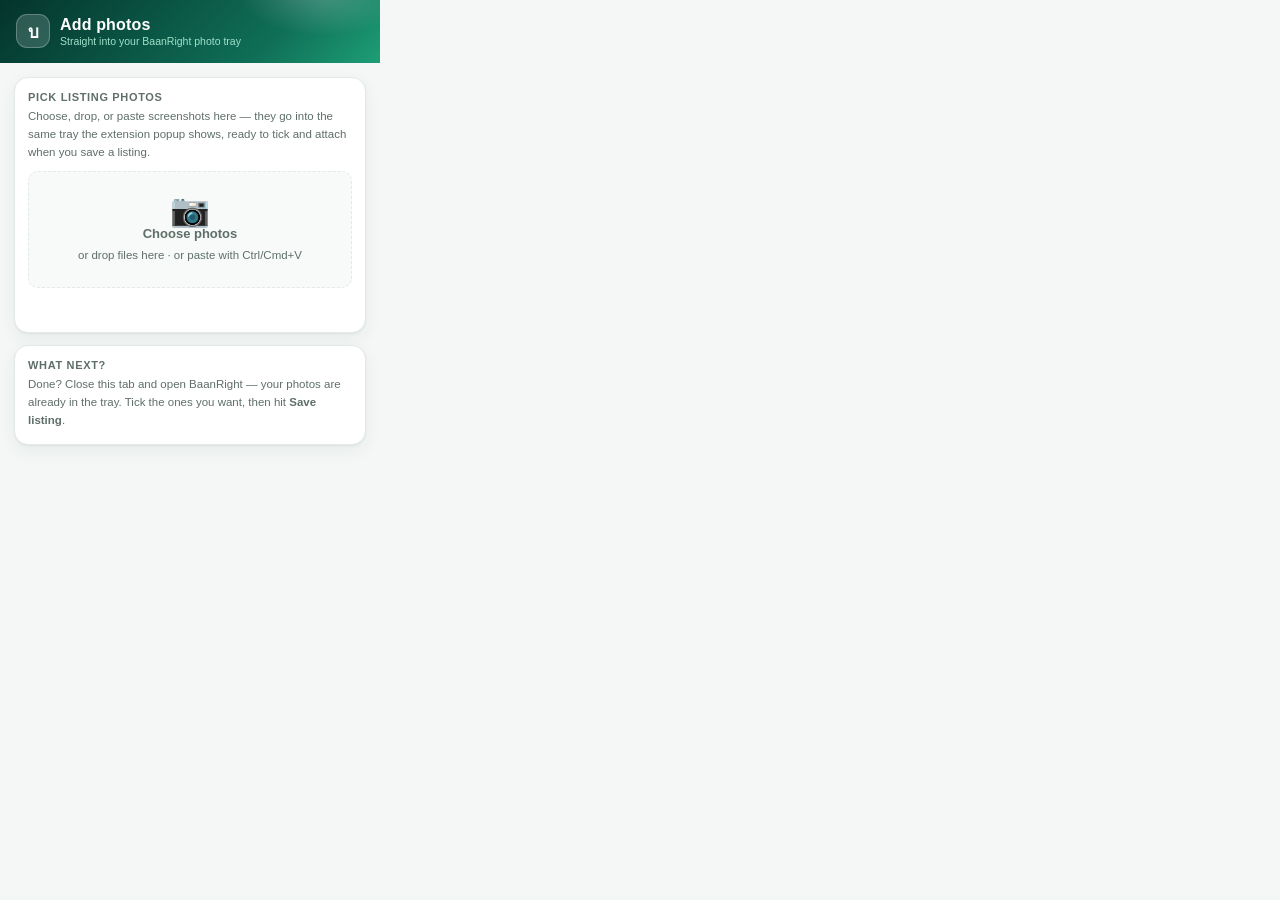
==== photo-add.html @ a3e5c61a "Fix popup closing on photo add, add uploader tab and draft autosave (0.4.1)" ====
<!DOCTYPE html>
<html lang="en">
<head>
<meta charset="UTF-8" />
<title>Add photos — BaanRight</title>
<link rel="stylesheet" href="popup.css" />
</head>
<body>
  <header class="topbar">
    <div class="brand">
      <span class="brand-mark">&#3610;</span>
      <div class="brand-text">
        <span class="brand-name">Add photos</span>
        <span class="brand-sub">Straight into your BaanRight photo tray</span>
      </div>
    </div>
  </header>

  <main class="panel">
    <div class="card">
      <div class="card-head"><h3>Pick listing photos</h3></div>
      <p class="hint">Choose, drop, or paste screenshots here &mdash; they go into the same tray the extension popup shows, ready to tick and attach when you save a listing.</p>

      <label class="dropzone" id="dropLabel" for="filePicker">
        <div style="font-size:32px; line-height:1;">&#128247;</div>
        <strong>Choose photos</strong>
        <span class="hint" style="display:block; margin:6px 0 0;">or drop files here &middot; or paste with Ctrl/Cmd+V</span>
      </label>
      <input type="file" id="filePicker" accept="image/*" multiple hidden />

      <p id="status" class="status"></p>
      <div id="preview" class="photo-tray"></div>
    </div>

    <div class="card">
      <div class="card-head"><h3>What next?</h3></div>
      <p class="hint" style="margin-bottom:0;">Done? Close this tab and open BaanRight &mdash; your photos are already in the tray. Tick the ones you want, then hit <strong>Save listing</strong>.</p>
    </div>
  </main>

  <div id="toastWrap" class="toast-wrap" aria-live="polite"></div>

  <script src="photo-add.js"></script>
</body>
</html>
---- popup.css ----
/* ============================================================
   BaanRight popup — design system
   ============================================================ */
:root {
  --jade-900: #04342c;
  --jade-800: #085041;
  --jade-600: #0f6e56;
  --jade-400: #1d9e75;
  --jade-100: #9fe1cb;
  --jade-50: #e1f5ee;
  --clay-600: #b4441f;
  --clay-50: #fdeee7;

  --bg: #f4f7f5;
  --surface: #ffffff;
  --surface-2: #f7faf8;
  --ink: #131c19;
  --ink-soft: #5f6f68;
  --line: #e3eae6;
  --shadow: 0 1px 2px rgba(4, 52, 44, 0.06), 0 6px 18px rgba(4, 52, 44, 0.06);
  --shadow-lg: 0 10px 30px rgba(4, 52, 44, 0.16);
  --grad: linear-gradient(135deg, var(--jade-600), var(--jade-400));
  --radius: 14px;
  --radius-sm: 10px;
}

@media (prefers-color-scheme: dark) {
  :root:not([data-theme="light"]) {
    --bg: #0d1512;
    --surface: #16211d;
    --surface-2: #1b2a25;
    --ink: #e8f2ee;
    --ink-soft: #93a8a1;
    --line: #24352e;
    --jade-50: #17362d;
    --jade-100: #1e4a3d;
    --jade-400: #2fb98d;
    --clay-50: #3a2118;
    --shadow: 0 1px 2px rgba(0,0,0,.4), 0 6px 18px rgba(0,0,0,.35);
    --shadow-lg: 0 10px 30px rgba(0,0,0,.5);
  }
}
:root[data-theme="dark"] {
  --bg: #0d1512;
  --surface: #16211d;
  --surface-2: #1b2a25;
  --ink: #e8f2ee;
  --ink-soft: #93a8a1;
  --line: #24352e;
  --jade-50: #17362d;
  --jade-100: #1e4a3d;
  --jade-400: #2fb98d;
  --clay-50: #3a2118;
  --shadow: 0 1px 2px rgba(0,0,0,.4), 0 6px 18px rgba(0,0,0,.35);
  --shadow-lg: 0 10px 30px rgba(0,0,0,.5);
}

* { box-sizing: border-box; }

body {
  width: 380px;
  margin: 0;
  font-family: "Segoe UI", -apple-system, BlinkMacSystemFont, Roboto, sans-serif;
  color: var(--ink);
  background: var(--bg);
  font-size: 13px;
  -webkit-font-smoothing: antialiased;
}

button { font-family: inherit; }

/* ---------- Header ---------- */
.topbar {
  display: flex;
  align-items: center;
  justify-content: space-between;
  padding: 14px 16px 15px;
  color: white;
  background:
    radial-gradient(120px 60px at 85% -10%, rgba(255,255,255,.22), transparent 70%),
    linear-gradient(135deg, var(--jade-900), var(--jade-600) 70%, var(--jade-400));
}
.brand { display: flex; align-items: center; gap: 10px; }
.brand-mark {
  display: inline-flex; align-items: center; justify-content: center;
  width: 34px; height: 34px; border-radius: 11px;
  background: rgba(255,255,255,.16);
  border: 1px solid rgba(255,255,255,.25);
  backdrop-filter: blur(4px);
  font-weight: 700; font-size: 17px;
}
.brand-text { display: flex; flex-direction: column; }
.brand-name { font-weight: 700; font-size: 16px; letter-spacing: .01em; }
.brand-sub { font-size: 10.5px; color: var(--jade-100); margin-top: 1px; }

.icon-btn {
  background: rgba(255,255,255,.14); border: 1px solid rgba(255,255,255,.22);
  color: white; width: 30px; height: 30px; border-radius: 9px;
  font-size: 14px; cursor: pointer; transition: transform .15s ease, background .15s ease;
}
.icon-btn:hover { background: rgba(255,255,255,.28); transform: translateY(-1px); }

/* ---------- Tabs ---------- */
.tabs {
  display: flex; gap: 4px; padding: 6px;
  background: var(--surface);
  border-bottom: 1px solid var(--line);
  position: sticky; top: 0; z-index: 5;
}
.tab {
  flex: 1; display: flex; align-items: center; justify-content: center; gap: 5px;
  padding: 8px 4px; background: transparent; border: none;
  color: var(--ink-soft); font-size: 12.5px; font-weight: 600;
  border-radius: 999px; cursor: pointer;
  transition: background .18s ease, color .18s ease, transform .18s ease;
}
.tab:hover { background: var(--surface-2); color: var(--ink); }
.tab.active { background: var(--grad); color: #fff; box-shadow: 0 4px 12px rgba(15,110,86,.35); }
.tab-ico { font-size: 12px; }
.tab-badge {
  min-width: 17px; padding: 1px 5px; border-radius: 999px;
  background: var(--jade-400); color: #04342c;
  font-size: 10px; font-weight: 700; line-height: 1.4;
}
.tab.active .tab-badge { background: rgba(255,255,255,.9); color: var(--jade-800); }

/* ---------- Layout ---------- */
main { padding-bottom: 6px; }
.panel { padding: 14px 14px 16px; display: flex; flex-direction: column; gap: 12px; }
.hidden { display: none !important; }

.card {
  background: var(--surface);
  border: 1px solid var(--line);
  border-radius: var(--radius);
  box-shadow: var(--shadow);
  padding: 13px 13px 14px;
}
.card-head {
  display: flex; align-items: center; justify-content: space-between;
  gap: 8px; margin-bottom: 4px;
}
.card-head h3, .result-block h3 {
  font-size: 11px; text-transform: uppercase; letter-spacing: .06em;
  color: var(--ink-soft); margin: 0; font-weight: 700;
}
.head-actions { display: flex; gap: 6px; }

/* ---------- Inputs ---------- */
.field-label { display: block; font-weight: 600; margin: 10px 0 6px; font-size: 12px; }
input[type="text"], input[type="number"], input[type="url"], input[type="search"], textarea {
  width: 100%; border: 1px solid var(--line); border-radius: var(--radius-sm);
  padding: 9px 11px; font-size: 13px; font-family: inherit; color: var(--ink);
  background: var(--surface-2); resize: vertical;
  transition: border-color .15s ease, box-shadow .15s ease;
}
input:focus, textarea:focus {
  outline: none; border-color: var(--jade-400);
  box-shadow: 0 0 0 3px rgba(29,158,117,.18);
}
input::placeholder, textarea::placeholder { color: var(--ink-soft); opacity: .75; }

.hint { color: var(--ink-soft); font-size: 11.5px; margin: 5px 0 9px; line-height: 1.55; }

/* ---------- Buttons ---------- */
.primary-btn, .secondary-btn {
  width: 100%; border: none; border-radius: var(--radius-sm);
  padding: 10px 12px; font-size: 13px; font-weight: 700; cursor: pointer;
  transition: transform .15s ease, box-shadow .15s ease, background .15s ease;
}
.primary-btn {
  background: var(--grad); color: #fff;
  box-shadow: 0 6px 16px rgba(15,110,86,.3);
}
.primary-btn:hover:not(:disabled) { transform: translateY(-1px); box-shadow: 0 9px 20px rgba(15,110,86,.38); }
.primary-btn:active:not(:disabled) { transform: translateY(0); }
.primary-btn:disabled { background: var(--line); color: var(--ink-soft); box-shadow: none; cursor: not-allowed; }
.secondary-btn {
  background: var(--surface); color: var(--jade-800);
  border: 1px solid var(--jade-100);
}
.secondary-btn:hover { background: var(--jade-50); transform: translateY(-1px); }
:root[data-theme="dark"] .secondary-btn { color: var(--jade-100); }

.mini-btn {
  border: 1px solid var(--line); background: var(--surface-2);
  border-radius: 8px; padding: 4px 9px; font-size: 11.5px; font-weight: 600;
  color: var(--ink); cursor: pointer; transition: background .15s ease, transform .15s ease;
}
.mini-btn:hover { background: var(--jade-50); border-color: var(--jade-100); transform: translateY(-1px); }
.mini-btn.ghost { color: var(--ink-soft); }

.chip-btn {
  border: 1px solid var(--line); background: var(--surface-2);
  border-radius: 999px; padding: 5px 11px; font-size: 11.5px; font-weight: 600;
  cursor: pointer; color: var(--ink); text-decoration: none; display: inline-block;
  transition: background .15s ease, border-color .15s ease, transform .15s ease;
}
.chip-btn:hover { background: var(--jade-50); border-color: var(--jade-100); transform: translateY(-1px); }
.chip-link { text-decoration: none; }

/* ---------- Status / toasts ---------- */
.status { font-size: 12px; margin: 7px 0 0; min-height: 15px; color: var(--ink-soft); }
.status.error { color: var(--clay-600); }
.status.ok { color: var(--jade-600); }

.toast-wrap {
  position: fixed; left: 50%; bottom: 14px; transform: translateX(-50%);
  display: flex; flex-direction: column; gap: 7px; z-index: 50;
  pointer-events: none; width: max-content; max-width: 340px;
}
.toast {
  background: #10241e; color: #eafff7;
  padding: 9px 14px; border-radius: 999px;
  font-size: 12px; font-weight: 600; text-align: center;
  box-shadow: var(--shadow-lg);
  opacity: 0; transform: translateY(12px);
  transition: opacity .22s ease, transform .22s ease;
}
:root[data-theme="dark"] .toast { background: #25423a; }
.toast.show { opacity: 1; transform: translateY(0); }
.toast.err { background: var(--clay-600); color: #fff; }

/* ---------- Input modes ---------- */
.input-modes {
  display: flex; gap: 6px; margin-bottom: 11px;
  background: var(--surface-2); padding: 4px; border-radius: 999px;
  border: 1px solid var(--line);
}
.mode-btn {
  flex: 1; padding: 7px; border: none; background: transparent;
  border-radius: 999px; font-size: 12.5px; font-weight: 600; cursor: pointer;
  color: var(--ink-soft); transition: background .18s ease, color .18s ease, box-shadow .18s ease;
}
.mode-btn.active { background: var(--surface); color: var(--jade-800); box-shadow: var(--shadow); }
:root[data-theme="dark"] .mode-btn.active { color: var(--jade-400); }

.dropzone {
  border: 1.5px dashed var(--line); border-radius: var(--radius-sm);
  padding: 22px 16px; text-align: center; color: var(--ink-soft);
  margin-top: 10px; background: var(--surface-2); cursor: pointer;
  display: block; transition: border-color .15s ease, background .15s ease;
}
.dropzone:hover, .dropzone.active {
  border-color: var(--jade-400); background: var(--jade-50);
}
#imagePreview { max-width: 100%; border-radius: 8px; margin-top: 8px; }

/* ---------- Photo tray ---------- */
.photo-tray { display: flex; flex-wrap: wrap; gap: 8px; min-height: 8px; }
.tray-empty { color: var(--ink-soft); font-size: 11.5px; opacity: .8; }
.photo-thumb {
  position: relative; width: 62px; height: 62px; border-radius: 10px;
  overflow: hidden; border: 2px solid var(--line); cursor: pointer;
  transition: border-color .15s ease, transform .15s ease, box-shadow .15s ease;
}
.photo-thumb:hover { transform: translateY(-2px); box-shadow: var(--shadow); }
.photo-thumb.selected { border-color: var(--jade-400); }
.photo-thumb img { width: 100%; height: 100%; object-fit: cover; display: block; }
.photo-thumb .photo-check {
  position: absolute; left: 3px; top: 3px; width: 16px; height: 16px;
  border-radius: 50%; border: none; font-size: 10px; line-height: 1;
  background: rgba(255,255,255,.75); color: transparent; cursor: pointer;
  display: flex; align-items: center; justify-content: center;
}
.photo-thumb.selected .photo-check { background: var(--jade-400); color: #fff; }
.photo-thumb .photo-x {
  position: absolute; right: 3px; top: 3px; width: 16px; height: 16px;
  border-radius: 50%; border: none; font-size: 10px; line-height: 1;
  background: rgba(16,36,30,.7); color: #fff; cursor: pointer;
  opacity: 0; transition: opacity .15s ease;
  display: flex; align-items: center; justify-content: center;
}
.photo-thumb:hover .photo-x { opacity: 1; }

/* ---------- Skeleton ---------- */
.skeleton { padding: 4px 2px; }
.sk-line, .sk-block {
  background: linear-gradient(90deg, var(--surface-2) 25%, var(--line) 50%, var(--surface-2) 75%);
  background-size: 200% 100%;
  animation: shimmer 1.2s infinite linear;
  border-radius: 8px;
}
.sk-line { height: 12px; margin-bottom: 9px; }
.sk-line.w60 { width: 60%; }
.sk-line.w80 { width: 80%; }
.sk-grid { display: grid; grid-template-columns: 1fr 1fr; gap: 8px; margin-top: 12px; }
.sk-block { height: 44px; }
@keyframes shimmer { 0% { background-position: 200% 0; } 100% { background-position: -200% 0; } }

/* ---------- Result ---------- */
.result {
  background: var(--surface); border: 1px solid var(--line);
  border-radius: var(--radius); box-shadow: var(--shadow);
  padding: 14px 13px 15px;
  animation: rise .3s ease both;
}
@keyframes rise { from { opacity: 0; transform: translateY(10px); } to { opacity: 1; transform: translateY(0); } }

.result-head { display: flex; align-items: center; gap: 8px; margin-bottom: 10px; }
.price-hero {
  background: var(--grad); color: #fff; font-weight: 800; font-size: 15px;
  padding: 7px 13px; border-radius: 999px;
  box-shadow: 0 6px 16px rgba(15,110,86,.3);
}

.result-block { margin-bottom: 13px; }
.block-head { display: flex; align-items: center; justify-content: space-between; margin-bottom: 6px; }
.block-head h3 { margin: 0; }

.translation-box {
  background: var(--jade-50); border: 1px solid var(--jade-100);
  border-radius: var(--radius-sm); padding: 10px 12px;
}
.translation-box p { margin: 0; line-height: 1.6; }

.details-grid {
  display: grid; grid-template-columns: 1fr 1fr; gap: 8px; margin: 0;
}
.detail-row {
  background: var(--surface-2); border: 1px solid var(--line);
  border-radius: var(--radius-sm); padding: 8px 10px;
}
.detail-row dt {
  font-size: 10px; text-transform: uppercase; letter-spacing: .05em;
  color: var(--ink-soft); font-weight: 700;
}
.detail-row dd { margin: 3px 0 0; font-size: 12.5px; font-weight: 600; word-break: break-word; }

.distance-text { margin: 0; line-height: 1.55; font-size: 12.5px; }
.distance-text a { color: var(--jade-600); font-weight: 700; }

.action-row { display: flex; gap: 8px; margin-top: 4px; }
.action-row .primary-btn, .action-row .secondary-btn { flex: 1; }

/* ---------- Reply panel ---------- */
.reply-panel {
  margin-top: 12px; padding-top: 12px; border-top: 1px dashed var(--line);
}
.reply-options { display: flex; flex-direction: column; gap: 7px; margin: 8px 0 11px; }
.reply-option {
  display: flex; align-items: flex-start; gap: 8px; font-size: 12.5px;
  background: var(--surface-2); border: 1px solid var(--line);
  border-radius: var(--radius-sm); padding: 8px 10px; cursor: pointer;
  transition: border-color .15s ease, background .15s ease;
}
.reply-option:hover { border-color: var(--jade-100); background: var(--jade-50); }
.reply-option input { margin-top: 2px; accent-color: var(--jade-600); }
#replyOutput { margin-top: 8px; }

/* ---------- Saved list ---------- */
.toolbar { display: flex; gap: 8px; align-items: center; }
.toolbar input { flex: 1; }

.saved-list { list-style: none; margin: 0; padding: 0; display: flex; flex-direction: column; gap: 10px; }
.saved-item {
  background: var(--surface); border: 1px solid var(--line);
  border-radius: var(--radius); padding: 12px 12px 11px;
  box-shadow: var(--shadow); position: relative;
  transition: transform .15s ease, box-shadow .15s ease;
  animation: rise .25s ease both;
}
.saved-item:hover { transform: translateY(-2px); box-shadow: var(--shadow-lg); }

.saved-item-top { display: flex; justify-content: space-between; align-items: baseline; gap: 8px; padding-right: 26px; }
.saved-item-price { font-weight: 800; font-size: 14.5px; color: var(--jade-800); }
:root[data-theme="dark"] .saved-item-price { color: var(--jade-400); }
.saved-item-avail {
  font-size: 10.5px; font-weight: 700; color: var(--jade-800);
  background: var(--jade-50); border: 1px solid var(--jade-100);
  padding: 2px 8px; border-radius: 999px; white-space: nowrap;
}
.saved-item-loc { color: var(--ink-soft); font-size: 12px; margin-top: 3px; }
.saved-item-dist { color: var(--ink-soft); font-size: 11.5px; margin-top: 2px; opacity: .9; }

.star-btn {
  position: absolute; top: 8px; right: 8px;
  background: transparent; border: none; cursor: pointer;
  font-size: 17px; line-height: 1; color: var(--line);
  transition: transform .15s ease, color .15s ease;
}
.star-btn:hover { transform: scale(1.2); }
.star-btn.on { color: #f2b134; text-shadow: 0 2px 6px rgba(242,177,52,.5); }

.thumb-strip { display: flex; gap: 6px; margin-top: 9px; flex-wrap: wrap; }
.thumb {
  width: 54px; height: 54px; border-radius: 9px; overflow: hidden;
  border: 1px solid var(--line); display: block; position: relative;
  transition: transform .15s ease;
}
.thumb:hover { transform: scale(1.06); }
.thumb img { width: 100%; height: 100%; object-fit: cover; display: block; }
.thumb-more {
  width: 54px; height: 54px; border-radius: 9px;
  display: flex; align-items: center; justify-content: center;
  background: var(--surface-2); border: 1px dashed var(--line);
  font-size: 11px; font-weight: 700; color: var(--ink-soft);
}

.saved-item-actions { display: flex; gap: 6px; margin-top: 10px; flex-wrap: wrap; }

.saved-item-details {
  margin-top: 11px; padding-top: 11px; border-top: 1px dashed var(--line);
  font-size: 12px; line-height: 1.6;
  animation: rise .2s ease both;
}
.saved-item-details > div:first-child { font-size: 10.5px; text-transform: uppercase; letter-spacing: .05em; color: var(--ink-soft); font-weight: 700; }
.saved-item-details .details-grid { margin-top: 8px; }

/* ---------- Empty states ---------- */
.empty-state { text-align: center; padding: 26px 14px; color: var(--ink-soft); }
.empty-emoji { font-size: 40px; line-height: 1; margin-bottom: 10px; filter: grayscale(.15); }
.empty-title { font-weight: 700; color: var(--ink); margin: 0 0 4px; font-size: 13.5px; }

/* ---------- Alerts ---------- */
.alert-form { display: flex; flex-direction: column; gap: 8px; }

/* ---------- Scrollbar ---------- */
::-webkit-scrollbar { width: 8px; }
::-webkit-scrollbar-thumb { background: var(--line); border-radius: 8px; }
::-webkit-scrollbar-thumb:hover { background: var(--jade-100); }
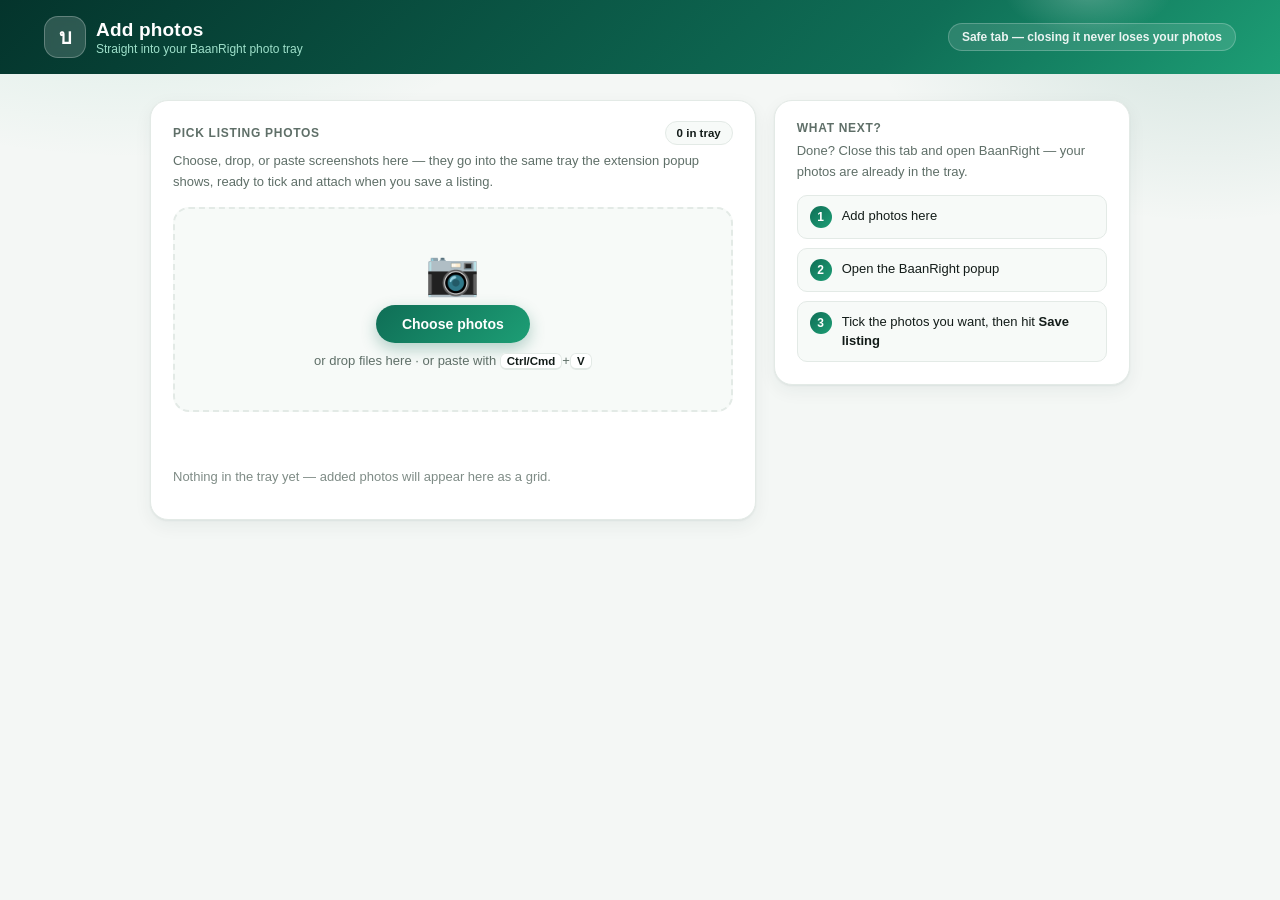
==== commit c2db5ac8: "Redesign Add photos tab for desktop layout (0.4.2) Full-window layout with hero dropzone, photo grid" ====
--- a/photo-add.html
+++ b/photo-add.html
@@ -5,7 +5,7 @@
 <title>Add photos — BaanRight</title>
 <link rel="stylesheet" href="popup.css" />
 </head>
-<body>
+<body class="page-desktop">
   <header class="topbar">
     <div class="brand">
       <span class="brand-mark">&#3610;</span>
@@ -14,28 +14,38 @@
         <span class="brand-sub">Straight into your BaanRight photo tray</span>
       </div>
     </div>
+    <span class="topbar-hint">Safe tab &mdash; closing it never loses your photos</span>
   </header>
 
-  <main class="panel">
-    <div class="card">
-      <div class="card-head"><h3>Pick listing photos</h3></div>
+  <main class="panel panel-wide">
+    <section class="card">
+      <div class="card-head">
+        <h3>Pick listing photos</h3>
+        <span class="chip-btn" id="countChip">0 in tray</span>
+      </div>
       <p class="hint">Choose, drop, or paste screenshots here &mdash; they go into the same tray the extension popup shows, ready to tick and attach when you save a listing.</p>
 
-      <label class="dropzone" id="dropLabel" for="filePicker">
-        <div style="font-size:32px; line-height:1;">&#128247;</div>
-        <strong>Choose photos</strong>
-        <span class="hint" style="display:block; margin:6px 0 0;">or drop files here &middot; or paste with Ctrl/Cmd+V</span>
+      <label class="dropzone dropzone-hero" id="dropLabel" for="filePicker">
+        <span class="dz-emoji">&#128247;</span>
+        <strong class="dz-title">Choose photos</strong>
+        <span class="dz-sub">or drop files here &middot; or paste with <kbd>Ctrl/Cmd</kbd>+<kbd>V</kbd></span>
       </label>
       <input type="file" id="filePicker" accept="image/*" multiple hidden />
 
       <p id="status" class="status"></p>
-      <div id="preview" class="photo-tray"></div>
-    </div>
+      <div id="preview" class="photo-tray photo-grid"></div>
+      <p id="emptyHint" class="tray-empty">Nothing in the tray yet &mdash; added photos will appear here as a grid.</p>
+    </section>
 
-    <div class="card">
+    <aside class="card card-side">
       <div class="card-head"><h3>What next?</h3></div>
-      <p class="hint" style="margin-bottom:0;">Done? Close this tab and open BaanRight &mdash; your photos are already in the tray. Tick the ones you want, then hit <strong>Save listing</strong>.</p>
-    </div>
+      <p class="hint side-lead">Done? Close this tab and open BaanRight &mdash; your photos are already in the tray.</p>
+      <div class="steps">
+        <div class="step"><span class="step-n">1</span><span>Add photos here</span></div>
+        <div class="step"><span class="step-n">2</span><span>Open the BaanRight popup</span></div>
+        <div class="step"><span class="step-n">3</span><span>Tick the photos you want, then hit <strong>Save listing</strong></span></div>
+      </div>
+    </aside>
   </main>
 
   <div id="toastWrap" class="toast-wrap" aria-live="polite"></div>
--- a/popup.css
+++ b/popup.css
@@ -419,3 +419,107 @@
 ::-webkit-scrollbar { width: 8px; }
 ::-webkit-scrollbar-thumb { background: var(--line); border-radius: 8px; }
 ::-webkit-scrollbar-thumb:hover { background: var(--jade-100); }
+
+/* ============================================================
+   Desktop page (photo-add.html) — full-window layout
+   The popup above is fixed at 380px; this page opens in a normal
+   tab, so it opts out with body.page-desktop and fills the window.
+   ============================================================ */
+.page-desktop {
+  width: auto;
+  min-height: 100vh;
+  font-size: 14px;
+  background:
+    radial-gradient(720px 400px at 10% -10%, rgba(29,158,117,.16), transparent 62%),
+    radial-gradient(560px 340px at 94% 2%, rgba(15,110,86,.14), transparent 60%),
+    var(--bg);
+}
+
+.page-desktop .topbar { padding: 16px clamp(18px, 5vw, 44px); }
+.page-desktop .brand-mark { width: 42px; height: 42px; border-radius: 14px; font-size: 20px; }
+.page-desktop .brand-name { font-size: 19px; }
+.page-desktop .brand-sub { font-size: 12px; }
+.topbar-hint {
+  font-size: 12px; font-weight: 600; color: rgba(255,255,255,.9);
+  background: rgba(255,255,255,.12); border: 1px solid rgba(255,255,255,.22);
+  padding: 6px 13px; border-radius: 999px; white-space: nowrap;
+}
+
+.page-desktop .panel-wide {
+  max-width: 1060px;
+  margin: 0 auto;
+  padding: 26px clamp(18px, 5vw, 40px) 64px;
+  display: grid;
+  grid-template-columns: minmax(0, 1.7fr) minmax(0, 1fr);
+  gap: 18px;
+  align-items: start;
+}
+.page-desktop .card { padding: 20px 22px 22px; border-radius: 18px; }
+.page-desktop .card-side { position: sticky; top: 18px; }
+.page-desktop .card-head { margin-bottom: 6px; }
+.page-desktop .card-head h3 { font-size: 12px; }
+.page-desktop .hint { font-size: 13px; line-height: 1.6; margin: 6px 0 14px; }
+.page-desktop .side-lead { margin-bottom: 12px; }
+.page-desktop .status { font-size: 13px; margin-top: 10px; }
+
+/* Hero dropzone */
+.page-desktop .dropzone-hero {
+  display: flex; flex-direction: column; align-items: center; gap: 10px;
+  padding: 42px 24px;
+  border-width: 2px; border-radius: 16px;
+  margin-top: 4px;
+}
+.page-desktop .dz-emoji { font-size: 44px; line-height: 1; }
+.page-desktop .dz-title {
+  padding: 11px 26px; border-radius: 999px;
+  background: var(--grad); color: #fff;
+  font-size: 14px; font-weight: 700;
+  box-shadow: 0 6px 16px rgba(15,110,86,.3);
+  transition: transform .15s ease, box-shadow .15s ease;
+}
+.page-desktop .dropzone-hero:hover .dz-title,
+.page-desktop .dropzone-hero.active .dz-title {
+  transform: translateY(-2px); box-shadow: 0 10px 22px rgba(15,110,86,.4);
+}
+.page-desktop .dz-sub { color: var(--ink-soft); font-size: 13px; }
+kbd {
+  font-family: inherit; font-size: 11.5px; font-weight: 700;
+  background: var(--surface); border: 1px solid var(--line);
+  border-bottom-width: 2px; border-radius: 6px; padding: 1px 6px;
+  color: var(--ink);
+}
+
+/* Photo grid — big tiles instead of 62px popup thumbs */
+.page-desktop .photo-grid {
+  display: grid;
+  grid-template-columns: repeat(auto-fill, minmax(150px, 1fr));
+  gap: 12px;
+  margin-top: 12px;
+}
+.page-desktop .photo-grid .photo-thumb {
+  width: 100%; height: auto; aspect-ratio: 4 / 3;
+  border-radius: 14px;
+}
+.page-desktop .photo-grid .photo-thumb .photo-x { width: 22px; height: 22px; font-size: 12px; }
+.page-desktop .tray-empty { font-size: 13px; margin-top: 12px; }
+
+/* Sidebar steps */
+.steps { display: flex; flex-direction: column; gap: 9px; }
+.step {
+  display: flex; align-items: flex-start; gap: 10px;
+  background: var(--surface-2); border: 1px solid var(--line);
+  border-radius: var(--radius-sm); padding: 10px 12px;
+  font-size: 13px; line-height: 1.5;
+}
+.step-n {
+  flex: none; width: 22px; height: 22px; border-radius: 50%;
+  background: var(--grad); color: #fff;
+  font-size: 12px; font-weight: 800;
+  display: flex; align-items: center; justify-content: center;
+}
+
+@media (max-width: 860px) {
+  .page-desktop .panel-wide { grid-template-columns: 1fr; }
+  .page-desktop .card-side { position: static; }
+  .topbar-hint { display: none; }
+}
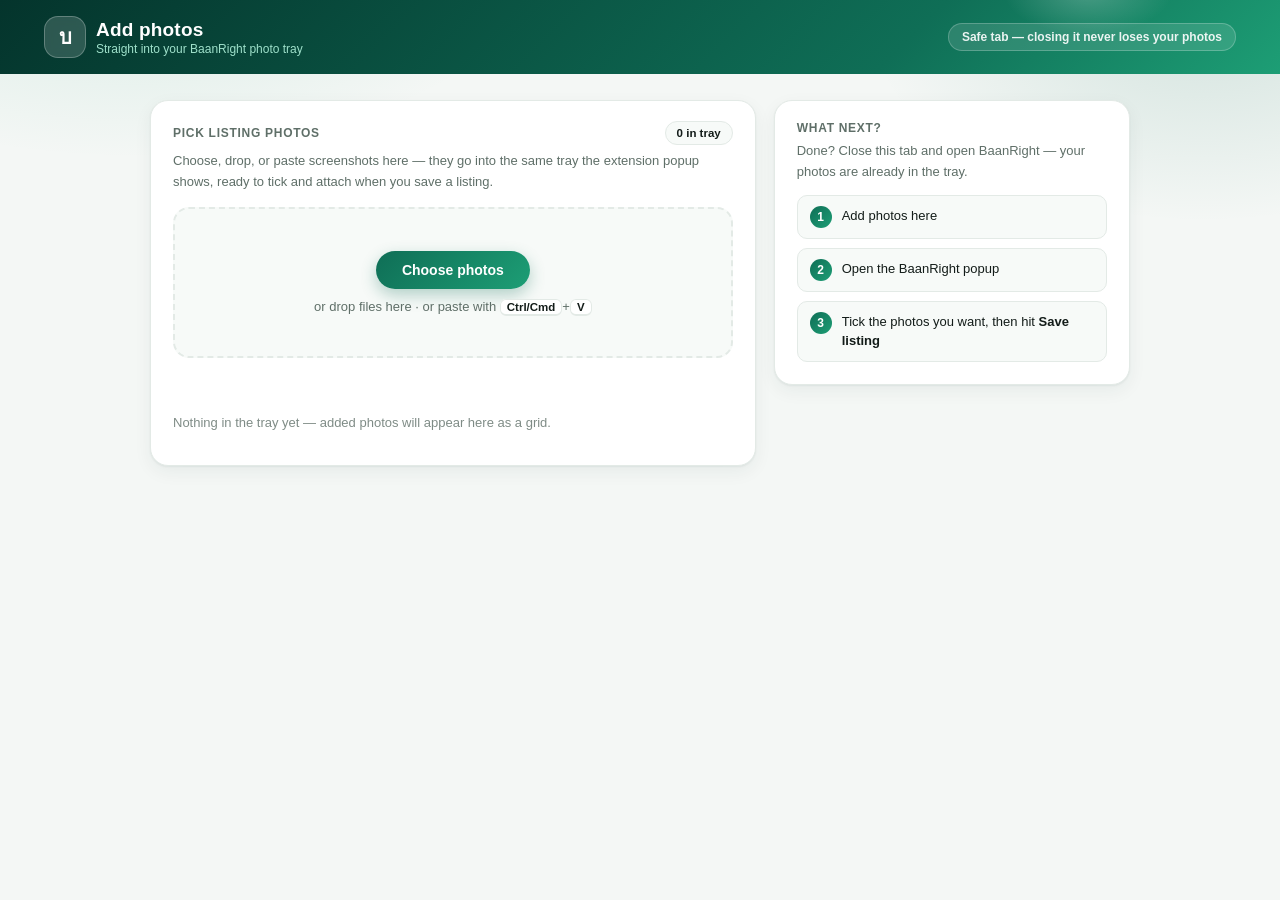
==== commit d29734d2: "Remove UI emoji except the dark/light toggle" ====
--- a/photo-add.html
+++ b/photo-add.html
@@ -26,7 +26,7 @@
       <p class="hint">Choose, drop, or paste screenshots here &mdash; they go into the same tray the extension popup shows, ready to tick and attach when you save a listing.</p>
 
       <label class="dropzone dropzone-hero" id="dropLabel" for="filePicker">
-        <span class="dz-emoji">&#128247;</span>
+        
         <strong class="dz-title">Choose photos</strong>
         <span class="dz-sub">or drop files here &middot; or paste with <kbd>Ctrl/Cmd</kbd>+<kbd>V</kbd></span>
       </label>
--- a/popup.css
+++ b/popup.css
@@ -189,6 +189,12 @@
 }
 .mini-btn:hover { background: var(--jade-50); border-color: var(--jade-100); transform: translateY(-1px); }
 .mini-btn.ghost { color: var(--ink-soft); }
+.mini-btn.danger,
+.mini-btn.ghost.danger {
+  color: #fff;
+  background: #d64545;
+  border-color: #d64545;
+}
 
 .chip-btn {
   border: 1px solid var(--line); background: var(--surface-2);
